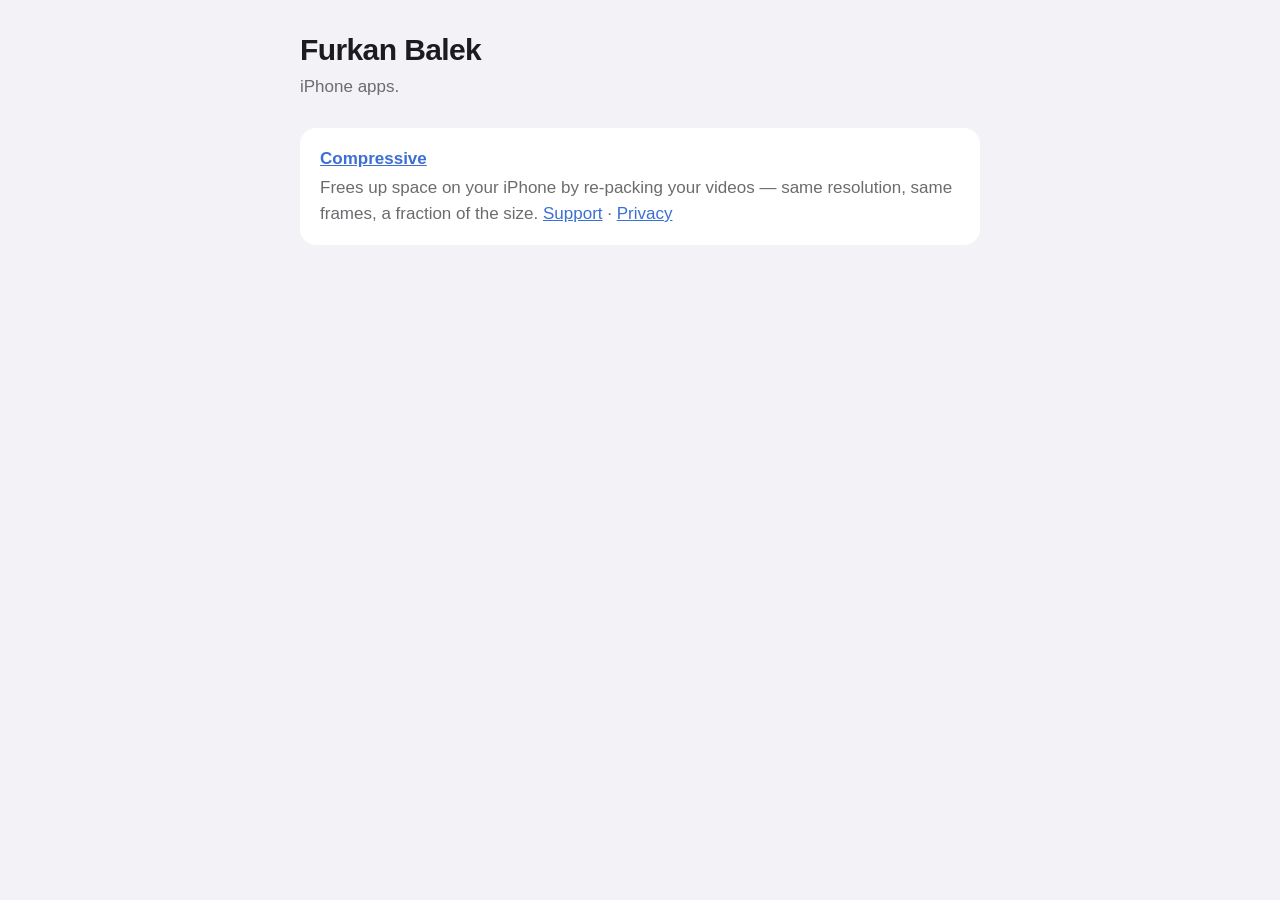
==== index.html @ ea3be7dc "Compressive support and privacy pages" ====
<!doctype html>
<html lang="en">
<head>
<meta charset="utf-8">
<meta name="viewport" content="width=device-width, initial-scale=1">
<title>Furkan Balek</title>
<link rel="stylesheet" href="style.css">
</head>
<body>
<main>

<header>
  <h1>Furkan Balek</h1>
  <p class="tagline">iPhone apps.</p>
</header>

<div class="card">
<dl>
  <dt><a href="compressive/">Compressive</a></dt>
  <dd>Frees up space on your iPhone by re-packing your videos — same
  resolution, same frames, a fraction of the size.
  <a href="compressive/">Support</a> ·
  <a href="compressive/privacy/">Privacy</a></dd>
</dl>
</div>

</main>
</body>
</html>
---- style.css ----
/* Compressive — support and privacy pages.
   Deliberately one small stylesheet and no JavaScript: these two pages exist to
   be read by a customer and opened by App Review, and both should work on a
   slow connection with a reader mode turned on. */

:root {
  color-scheme: light dark;
  --bg: #f2f2f7;
  --card: #ffffff;
  --text: #1c1c1e;
  --muted: #6c6c70;
  --rule: rgba(60, 60, 67, 0.14);
  --accent: #3b6fd4;
  --good: #2b8a4a;
}

@media (prefers-color-scheme: dark) {
  :root {
    --bg: #000000;
    --card: #1c1c1e;
    --text: #f2f2f7;
    --muted: #9a9aa0;
    --rule: rgba(235, 235, 245, 0.16);
    --accent: #7aa2f0;
    --good: #4cc271;
  }
}

* { box-sizing: border-box; }

body {
  margin: 0;
  padding: 32px 20px 72px;
  background: var(--bg);
  color: var(--text);
  font: 17px/1.55 -apple-system, BlinkMacSystemFont, "Segoe UI", Roboto,
        "Helvetica Neue", Arial, sans-serif;
  -webkit-text-size-adjust: 100%;
}

main { max-width: 680px; margin: 0 auto; }

header { margin-bottom: 28px; }

h1 { font-size: 30px; line-height: 1.2; margin: 0 0 6px; letter-spacing: -0.02em; }
h2 { font-size: 21px; margin: 34px 0 10px; letter-spacing: -0.01em; }
h3 { font-size: 17px; margin: 22px 0 6px; }

.tagline { color: var(--muted); margin: 0; }

.card {
  background: var(--card);
  border-radius: 16px;
  padding: 18px 20px;
  margin: 20px 0;
}

/* The one claim the whole document rests on, said once, up top. */
.headline {
  border-left: 3px solid var(--good);
  padding-left: 16px;
  margin: 24px 0;
}
.headline strong { color: var(--good); }

dl { margin: 0; }
dt { font-weight: 600; margin-top: 14px; }
dt:first-child { margin-top: 0; }
dd { margin: 2px 0 0; color: var(--muted); }

ul { padding-left: 22px; }
li { margin: 6px 0; }

a { color: var(--accent); }

.meta { color: var(--muted); font-size: 15px; }

hr { border: 0; border-top: 1px solid var(--rule); margin: 48px 0; }

footer { margin-top: 48px; color: var(--muted); font-size: 15px; }
footer a { margin-right: 14px; }

/* Language jump, top right of the header. */
.langswitch { float: right; font-size: 15px; }
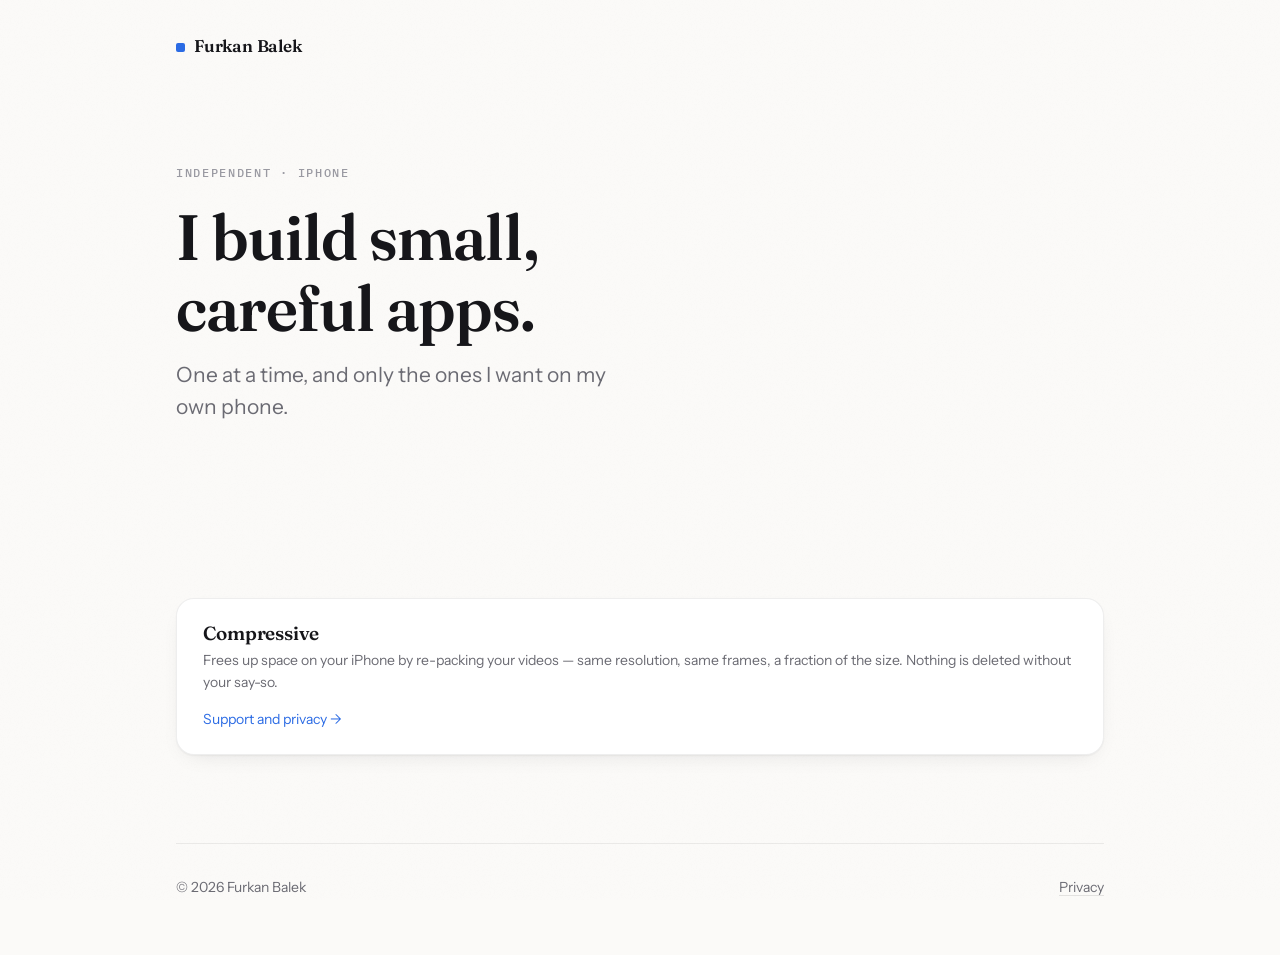
==== commit 126ca959: "Redesign, and a real support address" ====
--- a/index.html
+++ b/index.html
@@ -4,26 +4,42 @@
 <meta charset="utf-8">
 <meta name="viewport" content="width=device-width, initial-scale=1">
 <title>Furkan Balek</title>
+<meta name="description" content="iPhone apps by Furkan Balek.">
+<link rel="preconnect" href="https://fonts.googleapis.com">
+<link rel="preconnect" href="https://fonts.gstatic.com" crossorigin>
+<link rel="stylesheet" href="https://fonts.googleapis.com/css2?family=Fraunces:opsz,wght,SOFT,WONK@9..144,400..700,0..100,0..1&family=IBM+Plex+Mono:wght@400;500&family=Instrument+Sans:wght@400..600&display=swap">
 <link rel="stylesheet" href="style.css">
 </head>
 <body>
-<main>
+<div class="wrap">
 
-<header>
-  <h1>Furkan Balek</h1>
-  <p class="tagline">iPhone apps.</p>
-</header>
+  <div class="masthead">
+    <a class="wordmark" href="/">Furkan Balek</a>
+  </div>
 
-<div class="card">
-<dl>
-  <dt><a href="compressive/">Compressive</a></dt>
-  <dd>Frees up space on your iPhone by re-packing your videos — same
-  resolution, same frames, a fraction of the size.
-  <a href="compressive/">Support</a> ·
-  <a href="compressive/privacy/">Privacy</a></dd>
-</dl>
+  <div class="hero">
+    <p class="eyebrow">Independent · iPhone</p>
+    <h1>I build small,<br>careful apps.</h1>
+    <p class="lede">One at a time, and only the ones I want on my own phone.</p>
+  </div>
+
+  <section>
+    <a class="card app" href="compressive/">
+      <h3>Compressive</h3>
+      <p class="small" style="margin:0;color:var(--muted)">
+        Frees up space on your iPhone by re-packing your videos — same
+        resolution, same frames, a fraction of the size. Nothing is deleted
+        without your say-so.
+      </p>
+      <span class="small">Support and privacy →</span>
+    </a>
+  </section>
+
+  <footer>
+    <span>© 2026 Furkan Balek</span>
+    <span class="spacer"><a href="compressive/privacy/">Privacy</a></span>
+  </footer>
+
 </div>
-
-</main>
 </body>
 </html>
--- a/style.css
+++ b/style.css
@@ -1,84 +1,365 @@
-/* Compressive — support and privacy pages.
-   Deliberately one small stylesheet and no JavaScript: these two pages exist to
-   be read by a customer and opened by App Review, and both should work on a
-   slow connection with a reader mode turned on. */
+/* Compressive — one stylesheet for the hub, the app page and the privacy policy.
+   No JavaScript anywhere: these pages are read by customers on bad connections
+   and opened by App Review, and both cases want plain documents that render.
+
+   The app's own idea carries the design: a video is a small amount of picture
+   (blue) and a lot of padding (striped orange), and what you get back is green.
+   Those three colours are the whole palette. */
+
+/* ---------------------------------------------------------------- tokens */
 
 :root {
   color-scheme: light dark;
-  --bg: #f2f2f7;
-  --card: #ffffff;
-  --text: #1c1c1e;
-  --muted: #6c6c70;
-  --rule: rgba(60, 60, 67, 0.14);
-  --accent: #3b6fd4;
-  --good: #2b8a4a;
+
+  --paper:    #fbfaf8;
+  --surface:  #ffffff;
+  --ink:      #16161a;
+  --muted:    #6b6b73;
+  --faint:    #9a9aa2;
+  --rule:     rgba(22, 22, 26, 0.10);
+  --hairline: rgba(22, 22, 26, 0.07);
+
+  --picture:  #2b6be4;   /* the frames you keep */
+  --padding:  #e8833a;   /* the weight you don't */
+  --saved:    #1f9254;   /* what comes back */
+
+  /* How hard the hatching is drawn. The two stops are mixed with transparent
+     over the track, so the same pair that reads as warm hatching on paper comes
+     out as mud on black — dark mode needs its own numbers, not its own hue. */
+  --hatch-hi: 42%;
+  --hatch-lo: 16%;
+
+  --shadow: 0 1px 2px rgba(22,22,26,.05), 0 8px 24px -12px rgba(22,22,26,.14);
+
+  --measure: 40rem;
+  --gap: clamp(3rem, 8vw, 5.5rem);
 }
 
 @media (prefers-color-scheme: dark) {
   :root {
-    --bg: #000000;
-    --card: #1c1c1e;
-    --text: #f2f2f7;
-    --muted: #9a9aa0;
-    --rule: rgba(235, 235, 245, 0.16);
-    --accent: #7aa2f0;
-    --good: #4cc271;
+    --paper:    #0b0b0d;
+    --surface:  #151518;
+    --ink:      #f2f1ee;
+    --muted:    #9b9aa2;
+    --faint:    #6e6d75;
+    --rule:     rgba(242, 241, 238, 0.13);
+    --hairline: rgba(242, 241, 238, 0.08);
+
+    --picture:  #6e9bf5;
+    --padding:  #f5a35e;
+    --saved:    #45c97c;
+
+    --hatch-hi: 78%;
+    --hatch-lo: 24%;
+
+    --shadow: 0 1px 2px rgba(0,0,0,.4), 0 12px 32px -16px rgba(0,0,0,.7);
   }
 }
 
-* { box-sizing: border-box; }
+/* ------------------------------------------------------------------ base */
+
+*, *::before, *::after { box-sizing: border-box; }
+
+html { -webkit-text-size-adjust: 100%; scroll-behavior: smooth; }
+@media (prefers-reduced-motion: reduce) { html { scroll-behavior: auto; } }
 
 body {
   margin: 0;
-  padding: 32px 20px 72px;
-  background: var(--bg);
-  color: var(--text);
-  font: 17px/1.55 -apple-system, BlinkMacSystemFont, "Segoe UI", Roboto,
-        "Helvetica Neue", Arial, sans-serif;
-  -webkit-text-size-adjust: 100%;
-}
-
-main { max-width: 680px; margin: 0 auto; }
-
-header { margin-bottom: 28px; }
-
-h1 { font-size: 30px; line-height: 1.2; margin: 0 0 6px; letter-spacing: -0.02em; }
-h2 { font-size: 21px; margin: 34px 0 10px; letter-spacing: -0.01em; }
-h3 { font-size: 17px; margin: 22px 0 6px; }
-
-.tagline { color: var(--muted); margin: 0; }
+  background: var(--paper);
+  color: var(--ink);
+  font-family: "Instrument Sans", ui-sans-serif, -apple-system, BlinkMacSystemFont,
+               "Segoe UI", sans-serif;
+  font-size: 1.0625rem;
+  line-height: 1.6;
+  -webkit-font-smoothing: antialiased;
+  text-rendering: optimizeLegibility;
+}
+
+/* A page-wide grain, so the off-white reads as paper rather than as #fff that
+   somebody forgot to style. Two pixels of SVG noise, no image request. */
+body::before {
+  content: "";
+  position: fixed;
+  inset: 0;
+  pointer-events: none;
+  z-index: 0;
+  opacity: .5;
+  background-image: url("data:image/svg+xml,%3Csvg xmlns='http://www.w3.org/2000/svg' width='140' height='140'%3E%3Cfilter id='n'%3E%3CfeTurbulence type='fractalNoise' baseFrequency='.85' numOctaves='3'/%3E%3C/filter%3E%3Crect width='140' height='140' filter='url(%23n)' opacity='.035'/%3E%3C/svg%3E");
+}
+@media (prefers-color-scheme: dark) { body::before { opacity: .9; } }
+
+.wrap {
+  position: relative;
+  z-index: 1;
+  width: min(100% - 2.5rem, 58rem);
+  margin-inline: auto;
+}
+
+.narrow { max-width: var(--measure); }
+
+/* ------------------------------------------------------------ typography */
+
+h1, h2, h3, .display {
+  font-family: Fraunces, ui-serif, Georgia, "Times New Roman", serif;
+  font-optical-sizing: auto;
+  font-weight: 600;
+  letter-spacing: -0.015em;
+  line-height: 1.1;
+  text-wrap: balance;
+}
+
+h1 {
+  font-size: clamp(2.4rem, 6.5vw, 4rem);
+  font-variation-settings: "SOFT" 0, "WONK" 1;
+  margin: 0 0 1rem;
+}
+
+h2 {
+  font-size: clamp(1.5rem, 3.2vw, 2rem);
+  margin: 0 0 .85rem;
+}
+
+h3 { font-size: 1.1875rem; margin: 0 0 .35rem; letter-spacing: -0.01em; }
+
+p { margin: 0 0 1.1rem; text-wrap: pretty; }
+p:last-child { margin-bottom: 0; }
+
+.lede {
+  font-size: clamp(1.125rem, 2.2vw, 1.3125rem);
+  line-height: 1.5;
+  color: var(--muted);
+  max-width: 34rem;
+}
+
+.eyebrow {
+  font-family: "IBM Plex Mono", ui-monospace, "SF Mono", Menlo, monospace;
+  font-size: .75rem;
+  font-weight: 500;
+  letter-spacing: .14em;
+  text-transform: uppercase;
+  color: var(--faint);
+  margin: 0 0 1.25rem;
+}
+
+.num {
+  font-family: "IBM Plex Mono", ui-monospace, "SF Mono", Menlo, monospace;
+  font-variant-numeric: tabular-nums;
+  letter-spacing: -0.01em;
+}
+
+a { color: inherit; text-decoration-color: var(--rule); text-underline-offset: .2em; }
+a:hover { text-decoration-color: currentColor; }
+
+.link {
+  color: var(--picture);
+  text-decoration-color: color-mix(in srgb, var(--picture) 35%, transparent);
+}
+
+small, .small { font-size: .875rem; color: var(--muted); }
+
+/* --------------------------------------------------------------- masthead */
+
+.masthead {
+  display: flex;
+  align-items: baseline;
+  justify-content: space-between;
+  gap: 1.5rem;
+  padding: 2rem 0 0;
+}
+
+.wordmark {
+  font-family: Fraunces, ui-serif, Georgia, serif;
+  font-weight: 600;
+  font-size: 1.0625rem;
+  letter-spacing: -0.01em;
+  text-decoration: none;
+}
+.wordmark::before {
+  content: "";
+  display: inline-block;
+  width: .55em; height: .55em;
+  margin-right: .5em;
+  border-radius: 2px;
+  background: var(--picture);
+  vertical-align: baseline;
+}
+
+/* The language switch, and the only pill on the site. */
+.langs { display: flex; gap: .25rem; font-size: .8125rem; }
+.langs a {
+  padding: .3rem .7rem;
+  border-radius: 999px;
+  text-decoration: none;
+  color: var(--muted);
+  border: 1px solid transparent;
+  transition: background .15s ease, color .15s ease, border-color .15s ease;
+}
+.langs a:hover { color: var(--ink); border-color: var(--rule); }
+
+/* ------------------------------------------------------------------- hero */
+
+.hero { padding: clamp(3.5rem, 10vw, 6.5rem) 0 var(--gap); }
+
+/* ------------------------------------------------- the picture/padding bar */
+
+.meter { margin: 2.75rem 0 0; }
+
+.meter-row { margin-bottom: 1.35rem; }
+.meter-row:last-of-type { margin-bottom: 0; }
+
+.meter-label {
+  display: flex;
+  align-items: baseline;
+  justify-content: space-between;
+  gap: 1rem;
+  font-size: .8125rem;
+  color: var(--muted);
+  margin-bottom: .45rem;
+}
+.meter-label b { font-weight: 500; color: var(--ink); }
+
+.track {
+  position: relative;
+  height: 2.75rem;
+  border-radius: 10px;
+  overflow: hidden;
+  background: color-mix(in srgb, var(--ink) 5%, transparent);
+}
+
+.fill {
+  position: absolute;
+  inset: 0 auto 0 0;
+  border-radius: 10px;
+  width: var(--w);
+  animation: grow 1.1s cubic-bezier(.22,.68,.24,1) both;
+  animation-delay: var(--d, 0s);
+}
+
+.fill.picture { background: var(--picture); }
+
+/* Padding is drawn as hatching rather than as a second flat colour: the point
+   is that it is filler, not content. */
+.fill.padding {
+  left: var(--from);
+  width: calc(var(--w) - var(--from));
+  background:
+    repeating-linear-gradient(
+      -45deg,
+      color-mix(in srgb, var(--padding) var(--hatch-hi), transparent) 0 5px,
+      color-mix(in srgb, var(--padding) var(--hatch-lo), transparent) 5px 10px
+    );
+  border-radius: 0 10px 10px 0;
+  animation-name: grow-right;
+}
+
+@keyframes grow { from { width: 0; } }
+@keyframes grow-right { from { width: 0; } }
+
+@media (prefers-reduced-motion: reduce) {
+  .fill { animation: none; }
+}
+
+.legend {
+  display: flex;
+  flex-wrap: wrap;
+  gap: 1.25rem;
+  margin-top: 1.1rem;
+  font-size: .8125rem;
+  color: var(--muted);
+}
+.legend span { display: inline-flex; align-items: center; gap: .45rem; }
+.legend i {
+  width: .7rem; height: .7rem; border-radius: 3px; display: inline-block;
+}
+.legend .k-picture { background: var(--picture); }
+.legend .k-padding {
+  background: repeating-linear-gradient(-45deg,
+    color-mix(in srgb, var(--padding) var(--hatch-hi), transparent) 0 3px,
+    color-mix(in srgb, var(--padding) var(--hatch-lo), transparent) 3px 6px);
+}
+
+.verdict {
+  margin-top: 1.75rem;
+  font-size: .9375rem;
+  color: var(--muted);
+}
+.verdict b { color: var(--saved); font-weight: 600; }
+
+/* ------------------------------------------------------------------ cards */
+
+section { padding-block: var(--gap); border-top: 1px solid var(--hairline); }
+section:first-of-type { border-top: 0; }
 
 .card {
-  background: var(--card);
-  border-radius: 16px;
-  padding: 18px 20px;
-  margin: 20px 0;
-}
-
-/* The one claim the whole document rests on, said once, up top. */
-.headline {
-  border-left: 3px solid var(--good);
-  padding-left: 16px;
-  margin: 24px 0;
-}
-.headline strong { color: var(--good); }
-
-dl { margin: 0; }
-dt { font-weight: 600; margin-top: 14px; }
-dt:first-child { margin-top: 0; }
-dd { margin: 2px 0 0; color: var(--muted); }
-
-ul { padding-left: 22px; }
-li { margin: 6px 0; }
-
-a { color: var(--accent); }
-
-.meta { color: var(--muted); font-size: 15px; }
-
-hr { border: 0; border-top: 1px solid var(--rule); margin: 48px 0; }
-
-footer { margin-top: 48px; color: var(--muted); font-size: 15px; }
-footer a { margin-right: 14px; }
-
-/* Language jump, top right of the header. */
-.langswitch { float: right; font-size: 15px; }
+  background: var(--surface);
+  border: 1px solid var(--hairline);
+  border-radius: 18px;
+  padding: 1.5rem 1.65rem;
+  box-shadow: var(--shadow);
+}
+
+/* The hub's app entry — a card that is mostly a link. */
+.app {
+  display: block;
+  text-decoration: none;
+  transition: transform .18s cubic-bezier(.22,.68,.24,1), box-shadow .18s ease;
+}
+.app:hover {
+  transform: translateY(-2px);
+  box-shadow: 0 2px 4px rgba(22,22,26,.06), 0 18px 40px -18px rgba(22,22,26,.28);
+}
+@media (prefers-reduced-motion: reduce) { .app:hover { transform: none; } }
+.app h3 { margin-bottom: .3rem; }
+.app .small { display: block; margin-top: .9rem; color: var(--picture); }
+
+/* --------------------------------------------------------------------- faq */
+
+.faq { border-top: 1px solid var(--hairline); }
+.faq > div { padding: 1.4rem 0; border-bottom: 1px solid var(--hairline); }
+.faq h3 { margin-bottom: .4rem; }
+.faq p { color: var(--muted); margin: 0; }
+
+/* ------------------------------------------------------------------ prose */
+
+.prose { max-width: var(--measure); }
+.prose h2 { margin-top: 2.75rem; }
+.prose h2:first-child { margin-top: 0; }
+.prose ul { padding-left: 1.15rem; margin: 0 0 1.1rem; }
+.prose li { margin: .4rem 0; }
+.prose dl { margin: 0; }
+.prose dt { font-weight: 600; margin-top: 1.1rem; }
+.prose dt:first-child { margin-top: 0; }
+.prose dd { margin: .25rem 0 0; color: var(--muted); }
+
+/* The one claim everything else supports. */
+.claim {
+  border-left: 2px solid var(--saved);
+  padding: .15rem 0 .15rem 1.4rem;
+  margin: 2rem 0;
+  font-size: clamp(1.125rem, 2.4vw, 1.375rem);
+  line-height: 1.45;
+  font-family: Fraunces, ui-serif, Georgia, serif;
+  letter-spacing: -0.01em;
+}
+.claim b { color: var(--saved); font-weight: 600; }
+
+.divider {
+  border: 0;
+  border-top: 1px solid var(--rule);
+  margin: var(--gap) 0;
+}
+
+/* ----------------------------------------------------------------- footer */
+
+footer {
+  border-top: 1px solid var(--hairline);
+  padding: 2rem 0 3.5rem;
+  display: flex;
+  flex-wrap: wrap;
+  gap: .5rem 1.5rem;
+  align-items: baseline;
+  font-size: .875rem;
+  color: var(--muted);
+}
+footer a { text-decoration-color: var(--rule); }
+footer .spacer { margin-left: auto; }
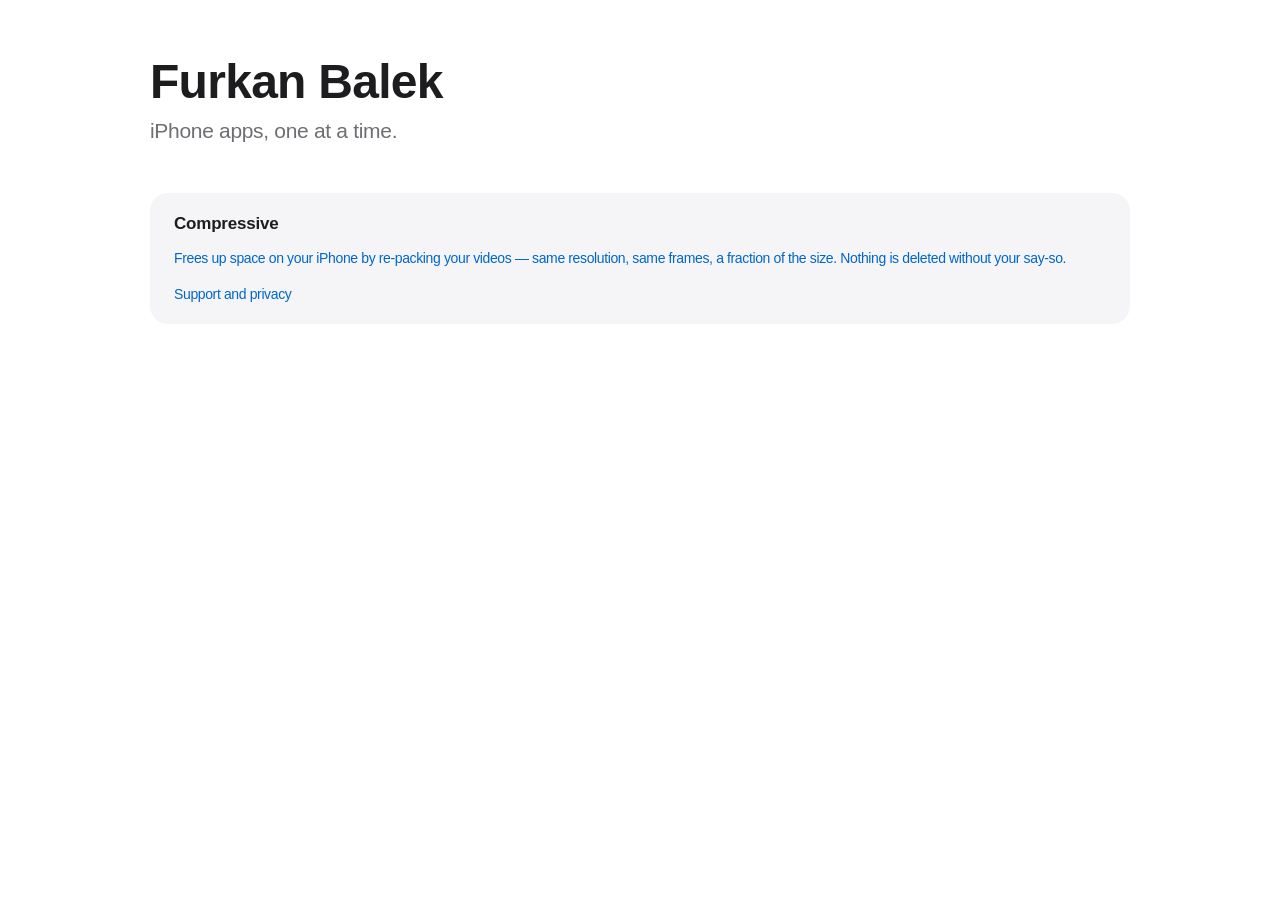
==== commit cbf9955b: "Apple-plain design, and one template per language The pages were a designed object — serif display, " ====
--- a/index.html
+++ b/index.html
@@ -5,40 +5,23 @@
 <meta name="viewport" content="width=device-width, initial-scale=1">
 <title>Furkan Balek</title>
 <meta name="description" content="iPhone apps by Furkan Balek.">
-<link rel="preconnect" href="https://fonts.googleapis.com">
-<link rel="preconnect" href="https://fonts.gstatic.com" crossorigin>
-<link rel="stylesheet" href="https://fonts.googleapis.com/css2?family=Fraunces:opsz,wght,SOFT,WONK@9..144,400..700,0..100,0..1&family=IBM+Plex+Mono:wght@400;500&family=Instrument+Sans:wght@400..600&display=swap">
 <link rel="stylesheet" href="style.css">
 </head>
 <body>
 <div class="wrap">
 
-  <div class="masthead">
-    <a class="wordmark" href="/">Furkan Balek</a>
-  </div>
-
   <div class="hero">
-    <p class="eyebrow">Independent · iPhone</p>
-    <h1>I build small,<br>careful apps.</h1>
-    <p class="lede">One at a time, and only the ones I want on my own phone.</p>
+    <h1>Furkan Balek</h1>
+    <p class="lede">iPhone apps, one at a time.</p>
   </div>
 
   <section>
-    <a class="card app" href="compressive/">
+    <a class="app" href="compressive/">
       <h3>Compressive</h3>
-      <p class="small" style="margin:0;color:var(--muted)">
-        Frees up space on your iPhone by re-packing your videos — same
-        resolution, same frames, a fraction of the size. Nothing is deleted
-        without your say-so.
-      </p>
-      <span class="small">Support and privacy →</span>
+      <p class="small">Frees up space on your iPhone by re-packing your videos — same resolution, same frames, a fraction of the size. Nothing is deleted without your say-so.</p>
+      <span class="small">Support and privacy</span>
     </a>
   </section>
-
-  <footer>
-    <span>© 2026 Furkan Balek</span>
-    <span class="spacer"><a href="compressive/privacy/">Privacy</a></span>
-  </footer>
 
 </div>
 </body>
--- a/style.css
+++ b/style.css
@@ -1,210 +1,188 @@
-/* Compressive — one stylesheet for the hub, the app page and the privacy policy.
-   No JavaScript anywhere: these pages are read by customers on bad connections
-   and opened by App Review, and both cases want plain documents that render.
-
-   The app's own idea carries the design: a video is a small amount of picture
-   (blue) and a lot of padding (striped orange), and what you get back is green.
-   Those three colours are the whole palette. */
-
-/* ---------------------------------------------------------------- tokens */
+/* Compressive — support and privacy pages.
+
+   Same rule as the app: when unsure, do what Apple does. San Francisco (via the
+   system font stack, so it is the real thing on Apple devices and a sane
+   grotesque everywhere else), Apple's own greys, one blue for links, and
+   nothing decorative. No web fonts, no texture, no shadows to speak of — a
+   privacy policy should look like a document, and a support page should look
+   like Apple's.
+
+   The one piece of colour is the app's own: blue is the picture you keep,
+   hatched orange is the padding you don't. That is the product's idea, not an
+   ornament, so it stays. */
 
 :root {
   color-scheme: light dark;
 
-  --paper:    #fbfaf8;
-  --surface:  #ffffff;
-  --ink:      #16161a;
-  --muted:    #6b6b73;
-  --faint:    #9a9aa2;
-  --rule:     rgba(22, 22, 26, 0.10);
-  --hairline: rgba(22, 22, 26, 0.07);
-
-  --picture:  #2b6be4;   /* the frames you keep */
-  --padding:  #e8833a;   /* the weight you don't */
-  --saved:    #1f9254;   /* what comes back */
-
-  /* How hard the hatching is drawn. The two stops are mixed with transparent
-     over the track, so the same pair that reads as warm hatching on paper comes
-     out as mud on black — dark mode needs its own numbers, not its own hue. */
-  --hatch-hi: 42%;
-  --hatch-lo: 16%;
-
-  --shadow: 0 1px 2px rgba(22,22,26,.05), 0 8px 24px -12px rgba(22,22,26,.14);
-
-  --measure: 40rem;
-  --gap: clamp(3rem, 8vw, 5.5rem);
+  --bg:        #ffffff;
+  --bg-alt:    #f5f5f7;
+  --ink:       #1d1d1f;
+  --muted:     #6e6e73;
+  --rule:      #d2d2d7;
+  --link:      #0066cc;
+
+  --picture:   #0066cc;
+  --padding:   #d9761f;
+
+  --hatch-hi:  38%;
+  --hatch-lo:  13%;
+
+  --content:   980px;
+  --measure:   692px;
 }
 
 @media (prefers-color-scheme: dark) {
   :root {
-    --paper:    #0b0b0d;
-    --surface:  #151518;
-    --ink:      #f2f1ee;
-    --muted:    #9b9aa2;
-    --faint:    #6e6d75;
-    --rule:     rgba(242, 241, 238, 0.13);
-    --hairline: rgba(242, 241, 238, 0.08);
-
-    --picture:  #6e9bf5;
-    --padding:  #f5a35e;
-    --saved:    #45c97c;
-
-    --hatch-hi: 78%;
-    --hatch-lo: 24%;
-
-    --shadow: 0 1px 2px rgba(0,0,0,.4), 0 12px 32px -16px rgba(0,0,0,.7);
+    --bg:      #000000;
+    --bg-alt:  #1d1d1f;
+    --ink:     #f5f5f7;
+    --muted:   #86868b;
+    --rule:    #424245;
+    --link:    #2997ff;
+
+    --picture: #2997ff;
+    --padding: #f0975a;
+
+    --hatch-hi: 72%;
+    --hatch-lo: 20%;
   }
 }
 
-/* ------------------------------------------------------------------ base */
-
 *, *::before, *::after { box-sizing: border-box; }
 
-html { -webkit-text-size-adjust: 100%; scroll-behavior: smooth; }
-@media (prefers-reduced-motion: reduce) { html { scroll-behavior: auto; } }
+html { -webkit-text-size-adjust: 100%; }
 
 body {
   margin: 0;
-  background: var(--paper);
+  background: var(--bg);
   color: var(--ink);
-  font-family: "Instrument Sans", ui-sans-serif, -apple-system, BlinkMacSystemFont,
-               "Segoe UI", sans-serif;
+  font-family: -apple-system, BlinkMacSystemFont, "SF Pro Text", "SF Pro Display",
+               "Helvetica Neue", Helvetica, Arial, sans-serif;
+  font-size: 17px;
+  line-height: 1.47059;
+  letter-spacing: -0.022em;
+  -webkit-font-smoothing: antialiased;
+}
+
+.wrap {
+  width: min(100% - 2.75rem, var(--content));
+  margin-inline: auto;
+}
+
+.narrow, .prose { max-width: var(--measure); }
+
+/* ------------------------------------------------------------ typography */
+
+h1, h2, h3 { font-weight: 600; margin: 0; }
+
+h1 {
+  font-size: clamp(2.25rem, 5vw, 3rem);
+  line-height: 1.08;
+  letter-spacing: -0.015em;
+  margin-bottom: .5rem;
+}
+
+h2 {
+  font-size: clamp(1.5rem, 2.6vw, 1.75rem);
+  line-height: 1.14;
+  letter-spacing: -0.012em;
+  margin-bottom: .75rem;
+}
+
+h3 {
   font-size: 1.0625rem;
-  line-height: 1.6;
-  -webkit-font-smoothing: antialiased;
-  text-rendering: optimizeLegibility;
-}
-
-/* A page-wide grain, so the off-white reads as paper rather than as #fff that
-   somebody forgot to style. Two pixels of SVG noise, no image request. */
-body::before {
-  content: "";
-  position: fixed;
-  inset: 0;
-  pointer-events: none;
-  z-index: 0;
-  opacity: .5;
-  background-image: url("data:image/svg+xml,%3Csvg xmlns='http://www.w3.org/2000/svg' width='140' height='140'%3E%3Cfilter id='n'%3E%3CfeTurbulence type='fractalNoise' baseFrequency='.85' numOctaves='3'/%3E%3C/filter%3E%3Crect width='140' height='140' filter='url(%23n)' opacity='.035'/%3E%3C/svg%3E");
-}
-@media (prefers-color-scheme: dark) { body::before { opacity: .9; } }
-
-.wrap {
-  position: relative;
-  z-index: 1;
-  width: min(100% - 2.5rem, 58rem);
-  margin-inline: auto;
-}
-
-.narrow { max-width: var(--measure); }
-
-/* ------------------------------------------------------------ typography */
-
-h1, h2, h3, .display {
-  font-family: Fraunces, ui-serif, Georgia, "Times New Roman", serif;
-  font-optical-sizing: auto;
+  line-height: 1.35;
+  letter-spacing: -0.012em;
+  margin-bottom: .25rem;
+}
+
+p { margin: 0 0 1rem; }
+p:last-child { margin-bottom: 0; }
+
+.lede {
+  font-size: clamp(1.1875rem, 2.1vw, 1.3125rem);
+  line-height: 1.4;
+  letter-spacing: -0.015em;
+  color: var(--muted);
+  max-width: 34rem;
+}
+
+/* Apple's eyebrow is just small semibold text, not a mono tracking exercise. */
+.eyebrow {
+  font-size: .875rem;
   font-weight: 600;
-  letter-spacing: -0.015em;
-  line-height: 1.1;
-  text-wrap: balance;
-}
-
-h1 {
-  font-size: clamp(2.4rem, 6.5vw, 4rem);
-  font-variation-settings: "SOFT" 0, "WONK" 1;
-  margin: 0 0 1rem;
-}
-
-h2 {
-  font-size: clamp(1.5rem, 3.2vw, 2rem);
-  margin: 0 0 .85rem;
-}
-
-h3 { font-size: 1.1875rem; margin: 0 0 .35rem; letter-spacing: -0.01em; }
-
-p { margin: 0 0 1.1rem; text-wrap: pretty; }
-p:last-child { margin-bottom: 0; }
-
-.lede {
-  font-size: clamp(1.125rem, 2.2vw, 1.3125rem);
-  line-height: 1.5;
-  color: var(--muted);
-  max-width: 34rem;
-}
-
-.eyebrow {
-  font-family: "IBM Plex Mono", ui-monospace, "SF Mono", Menlo, monospace;
-  font-size: .75rem;
-  font-weight: 500;
-  letter-spacing: .14em;
-  text-transform: uppercase;
-  color: var(--faint);
-  margin: 0 0 1.25rem;
-}
-
-.num {
-  font-family: "IBM Plex Mono", ui-monospace, "SF Mono", Menlo, monospace;
-  font-variant-numeric: tabular-nums;
+  color: var(--muted);
+  margin: 0 0 .5rem;
   letter-spacing: -0.01em;
 }
 
-a { color: inherit; text-decoration-color: var(--rule); text-underline-offset: .2em; }
-a:hover { text-decoration-color: currentColor; }
-
-.link {
-  color: var(--picture);
-  text-decoration-color: color-mix(in srgb, var(--picture) 35%, transparent);
-}
-
-small, .small { font-size: .875rem; color: var(--muted); }
+.num { font-variant-numeric: tabular-nums; }
+
+a { color: var(--link); text-decoration: none; }
+a:hover { text-decoration: underline; }
+
+small, .small { font-size: .875rem; line-height: 1.43; color: var(--muted); }
 
 /* --------------------------------------------------------------- masthead */
 
 .masthead {
   display: flex;
-  align-items: baseline;
+  align-items: center;
   justify-content: space-between;
   gap: 1.5rem;
-  padding: 2rem 0 0;
+  height: 3rem;
+  border-bottom: 1px solid var(--rule);
 }
 
 .wordmark {
-  font-family: Fraunces, ui-serif, Georgia, serif;
+  font-size: 1.0625rem;
   font-weight: 600;
-  font-size: 1.0625rem;
-  letter-spacing: -0.01em;
-  text-decoration: none;
-}
-.wordmark::before {
-  content: "";
-  display: inline-block;
-  width: .55em; height: .55em;
-  margin-right: .5em;
-  border-radius: 2px;
-  background: var(--picture);
-  vertical-align: baseline;
-}
-
-/* The language switch, and the only pill on the site. */
-.langs { display: flex; gap: .25rem; font-size: .8125rem; }
-.langs a {
-  padding: .3rem .7rem;
-  border-radius: 999px;
-  text-decoration: none;
-  color: var(--muted);
-  border: 1px solid transparent;
-  transition: background .15s ease, color .15s ease, border-color .15s ease;
-}
-.langs a:hover { color: var(--ink); border-color: var(--rule); }
-
-/* ------------------------------------------------------------------- hero */
-
-.hero { padding: clamp(3.5rem, 10vw, 6.5rem) 0 var(--gap); }
-
-/* ------------------------------------------------- the picture/padding bar */
-
-.meter { margin: 2.75rem 0 0; }
-
-.meter-row { margin-bottom: 1.35rem; }
+  letter-spacing: -0.012em;
+  color: var(--ink);
+}
+.wordmark:hover { text-decoration: none; }
+
+.langs { display: flex; gap: 1rem; font-size: .875rem; }
+.langs a { color: var(--muted); }
+/* The page you are already on. Stated in weight and colour rather than with a
+   marker, so the row stays a row of words. */
+.langs a[aria-current] { color: var(--ink); font-weight: 600; }
+
+/* ------------------------------------------------------------------ blocks */
+
+.hero { padding: 3.5rem 0 0; }
+
+section { padding: 3rem 0; border-top: 1px solid var(--rule); }
+.hero + section { border-top: 0; padding-top: 3rem; }
+
+/* The policy pages put prose straight after the hero rather than a section, so
+   the gap the section's padding would have given has to be stated here. */
+.hero + .prose { margin-top: 2.5rem; }
+
+.card {
+  background: var(--bg-alt);
+  border-radius: 18px;
+  padding: 1.25rem 1.5rem;
+  margin: 1.25rem 0;
+}
+
+/* The hub's app row: a plain list item, the way Settings would draw it. */
+.app {
+  display: block;
+  background: var(--bg-alt);
+  border-radius: 18px;
+  padding: 1.25rem 1.5rem;
+  color: var(--ink);
+}
+.app:hover { text-decoration: none; }
+.app h3 { margin-bottom: .25rem; }
+.app .small { display: block; margin-top: .75rem; color: var(--link); }
+
+/* ------------------------------------------------- picture vs padding bars */
+
+.meter { margin-top: 2.25rem; max-width: var(--measure); }
+
+.meter-row { margin-bottom: 1rem; }
 .meter-row:last-of-type { margin-bottom: 0; }
 
 .meter-label {
@@ -212,65 +190,49 @@
   align-items: baseline;
   justify-content: space-between;
   gap: 1rem;
-  font-size: .8125rem;
-  color: var(--muted);
-  margin-bottom: .45rem;
-}
-.meter-label b { font-weight: 500; color: var(--ink); }
+  font-size: .875rem;
+  color: var(--muted);
+  margin-bottom: .35rem;
+}
+.meter-label b { font-weight: 600; color: var(--ink); }
 
 .track {
   position: relative;
-  height: 2.75rem;
-  border-radius: 10px;
+  height: 2rem;
+  border-radius: 8px;
   overflow: hidden;
-  background: color-mix(in srgb, var(--ink) 5%, transparent);
+  background: var(--bg-alt);
 }
 
 .fill {
   position: absolute;
   inset: 0 auto 0 0;
-  border-radius: 10px;
   width: var(--w);
-  animation: grow 1.1s cubic-bezier(.22,.68,.24,1) both;
-  animation-delay: var(--d, 0s);
-}
-
-.fill.picture { background: var(--picture); }
-
-/* Padding is drawn as hatching rather than as a second flat colour: the point
-   is that it is filler, not content. */
+  border-radius: 8px;
+  background: var(--picture);
+}
+
 .fill.padding {
   left: var(--from);
   width: calc(var(--w) - var(--from));
-  background:
-    repeating-linear-gradient(
-      -45deg,
-      color-mix(in srgb, var(--padding) var(--hatch-hi), transparent) 0 5px,
-      color-mix(in srgb, var(--padding) var(--hatch-lo), transparent) 5px 10px
-    );
-  border-radius: 0 10px 10px 0;
-  animation-name: grow-right;
-}
-
-@keyframes grow { from { width: 0; } }
-@keyframes grow-right { from { width: 0; } }
-
-@media (prefers-reduced-motion: reduce) {
-  .fill { animation: none; }
+  border-radius: 0 8px 8px 0;
+  background: repeating-linear-gradient(
+    -45deg,
+    color-mix(in srgb, var(--padding) var(--hatch-hi), transparent) 0 4px,
+    color-mix(in srgb, var(--padding) var(--hatch-lo), transparent) 4px 8px
+  );
 }
 
 .legend {
   display: flex;
   flex-wrap: wrap;
   gap: 1.25rem;
-  margin-top: 1.1rem;
-  font-size: .8125rem;
-  color: var(--muted);
-}
-.legend span { display: inline-flex; align-items: center; gap: .45rem; }
-.legend i {
-  width: .7rem; height: .7rem; border-radius: 3px; display: inline-block;
-}
+  margin-top: .85rem;
+  font-size: .875rem;
+  color: var(--muted);
+}
+.legend span { display: inline-flex; align-items: center; gap: .4rem; }
+.legend i { width: .65rem; height: .65rem; border-radius: 2px; display: inline-block; }
 .legend .k-picture { background: var(--picture); }
 .legend .k-padding {
   background: repeating-linear-gradient(-45deg,
@@ -278,88 +240,49 @@
     color-mix(in srgb, var(--padding) var(--hatch-lo), transparent) 3px 6px);
 }
 
-.verdict {
-  margin-top: 1.75rem;
-  font-size: .9375rem;
-  color: var(--muted);
-}
-.verdict b { color: var(--saved); font-weight: 600; }
-
-/* ------------------------------------------------------------------ cards */
-
-section { padding-block: var(--gap); border-top: 1px solid var(--hairline); }
-section:first-of-type { border-top: 0; }
-
-.card {
-  background: var(--surface);
-  border: 1px solid var(--hairline);
-  border-radius: 18px;
-  padding: 1.5rem 1.65rem;
-  box-shadow: var(--shadow);
-}
-
-/* The hub's app entry — a card that is mostly a link. */
-.app {
-  display: block;
-  text-decoration: none;
-  transition: transform .18s cubic-bezier(.22,.68,.24,1), box-shadow .18s ease;
-}
-.app:hover {
-  transform: translateY(-2px);
-  box-shadow: 0 2px 4px rgba(22,22,26,.06), 0 18px 40px -18px rgba(22,22,26,.28);
-}
-@media (prefers-reduced-motion: reduce) { .app:hover { transform: none; } }
-.app h3 { margin-bottom: .3rem; }
-.app .small { display: block; margin-top: .9rem; color: var(--picture); }
+.verdict { margin-top: 1.25rem; font-size: .875rem; line-height: 1.43; color: var(--muted); }
+.verdict b { color: var(--ink); font-weight: 600; }
 
 /* --------------------------------------------------------------------- faq */
 
-.faq { border-top: 1px solid var(--hairline); }
-.faq > div { padding: 1.4rem 0; border-bottom: 1px solid var(--hairline); }
-.faq h3 { margin-bottom: .4rem; }
+.faq > div { padding: 1.25rem 0; border-top: 1px solid var(--rule); }
+.faq > div:first-child { border-top: 0; padding-top: 0; }
 .faq p { color: var(--muted); margin: 0; }
 
-/* ------------------------------------------------------------------ prose */
-
-.prose { max-width: var(--measure); }
-.prose h2 { margin-top: 2.75rem; }
+/* ------------------------------------------------------------------- prose */
+
+.prose h2 { margin-top: 2.5rem; }
 .prose h2:first-child { margin-top: 0; }
-.prose ul { padding-left: 1.15rem; margin: 0 0 1.1rem; }
-.prose li { margin: .4rem 0; }
+.prose ul { padding-left: 1.15rem; margin: 0 0 1rem; }
+.prose li { margin: .35rem 0; }
 .prose dl { margin: 0; }
-.prose dt { font-weight: 600; margin-top: 1.1rem; }
+.prose dt { font-weight: 600; margin-top: 1rem; }
 .prose dt:first-child { margin-top: 0; }
-.prose dd { margin: .25rem 0 0; color: var(--muted); }
-
-/* The one claim everything else supports. */
+.prose dd { margin: .2rem 0 0; color: var(--muted); }
+
+/* The sentence the whole document rests on. Stated, not decorated. */
 .claim {
-  border-left: 2px solid var(--saved);
-  padding: .15rem 0 .15rem 1.4rem;
-  margin: 2rem 0;
-  font-size: clamp(1.125rem, 2.4vw, 1.375rem);
-  line-height: 1.45;
-  font-family: Fraunces, ui-serif, Georgia, serif;
-  letter-spacing: -0.01em;
-}
-.claim b { color: var(--saved); font-weight: 600; }
-
-.divider {
-  border: 0;
+  font-size: clamp(1.1875rem, 2.1vw, 1.3125rem);
+  line-height: 1.4;
+  letter-spacing: -0.015em;
+  margin: 0 0 1.5rem;
+}
+
+.divider { border: 0; border-top: 1px solid var(--rule); margin: 4rem 0 0; }
+
+/* ------------------------------------------------------------------ footer */
+
+footer {
   border-top: 1px solid var(--rule);
-  margin: var(--gap) 0;
-}
-
-/* ----------------------------------------------------------------- footer */
-
-footer {
-  border-top: 1px solid var(--hairline);
-  padding: 2rem 0 3.5rem;
+  margin-top: 3rem;
+  padding: 1.25rem 0 3rem;
   display: flex;
   flex-wrap: wrap;
-  gap: .5rem 1.5rem;
+  gap: .35rem 1.5rem;
   align-items: baseline;
-  font-size: .875rem;
-  color: var(--muted);
-}
-footer a { text-decoration-color: var(--rule); }
+  font-size: .75rem;
+  line-height: 1.33;
+  color: var(--muted);
+}
+footer a { color: var(--muted); }
 footer .spacer { margin-left: auto; }
